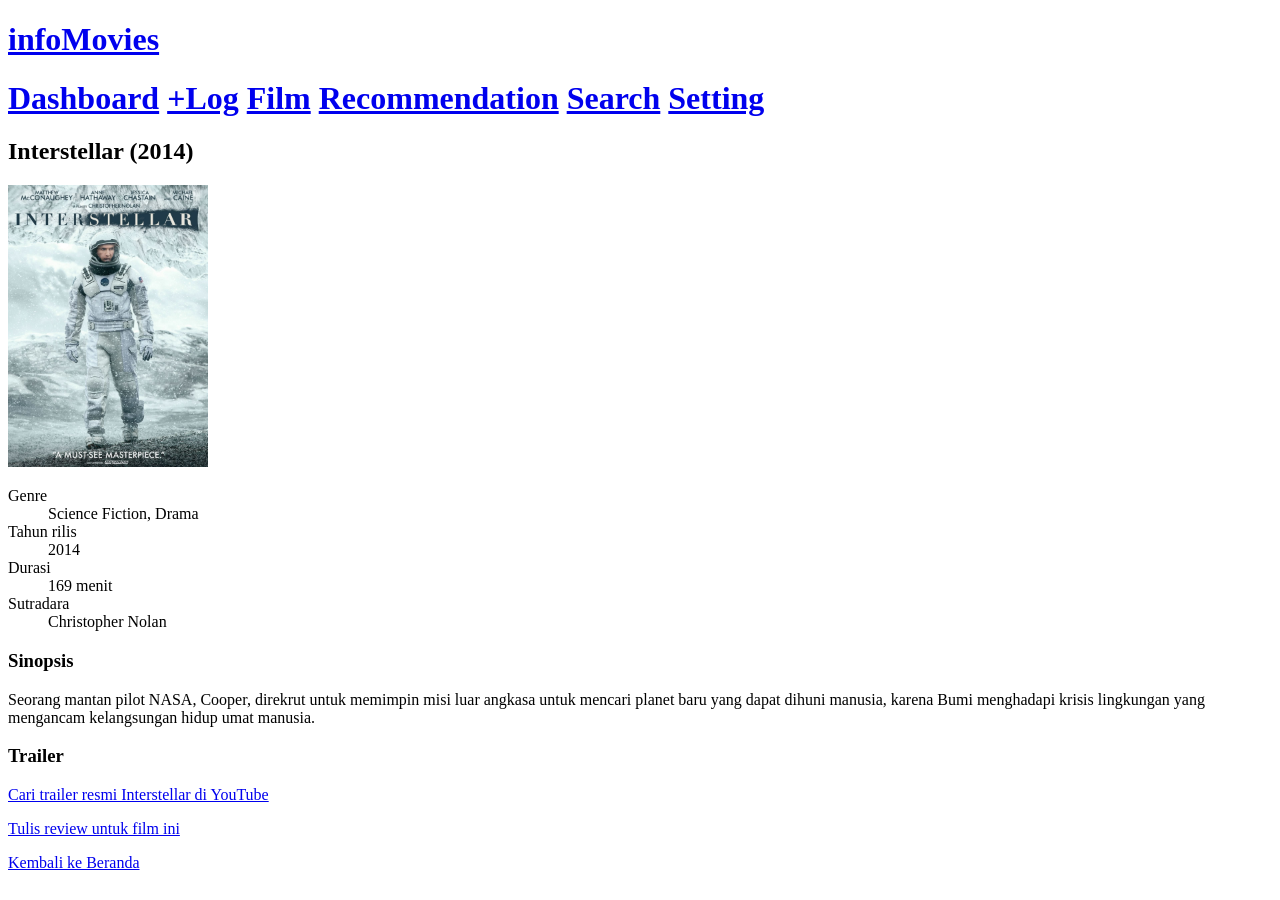
==== film.html @ 8c60e8e3 "rek.html belom bismillah" ====
<!DOCTYPE html>
<html lang="en">
<head>
    <meta charset="UTF-8">
    <meta name="viewport" content="width=device-width, initial-scale=1.0">
    <title>infoMovies</title>
    <link rel="stylesheet" href="style.css">
</head>
<body>
    <header id="mainHeader">
        <h1><a id="appBranding" href="https://github.com/zhrazh/infoMovies/tree/main">infoMovies</a><h1>
        <nav role="navigation">
            <a href="index.html">Dashboard</a>
            <a href="log.html">+Log</a>
            <a href="film.html">Film</a>
            <a href="rek.html">Recommendation</a>
            <a href="search.html">Search</a>
            <a href="setting.html">Setting</a>
        </nav>
    </header>

    <main>
        <article>
            <h2>Interstellar (2014)</h2>
            <img src="images/interstellar.jpg" alt="Interstellar Movie Poster" width="200">
            <dl>
                <dt>Genre</dt>
                <dd>Science Fiction, Drama</dd>
                <dt>Tahun rilis</dt>
                <dd>2014</dd>
                <dt>Durasi</dt>
                <dd>169 menit</dd>
                <dt>Sutradara</dt>
                <dd>Christopher Nolan</dd>
            </dl>

            <section aria-labelledy="sinopsis-heading">
                <h3 id="sinopsis-heading">Sinopsis</h3>
                <p>Seorang mantan pilot NASA, Cooper, direkrut untuk memimpin misi luar angkasa untuk mencari planet baru yang dapat dihuni manusia, karena Bumi menghadapi krisis lingkungan yang mengancam kelangsungan hidup umat manusia.</p>
            </section>

            <section aria-labelledy="trailer-heading">
                <h3 id="trailer-heading">Trailer</h3>
                <p><a href="https://www.youtube.com/results?search_query=Interstellar+official+trailer" target="_blank" rel="noopener noreferrer">Cari trailer resmi Interstellar di YouTube</a></p>
            </section>

            <p><a href="log.html">Tulis review untuk film ini</a></p>
        </article>
    </main>

    <footer>
        <p><a href="index.html">Kembali ke Beranda</a></p>
    </footer>
</body>
</html>
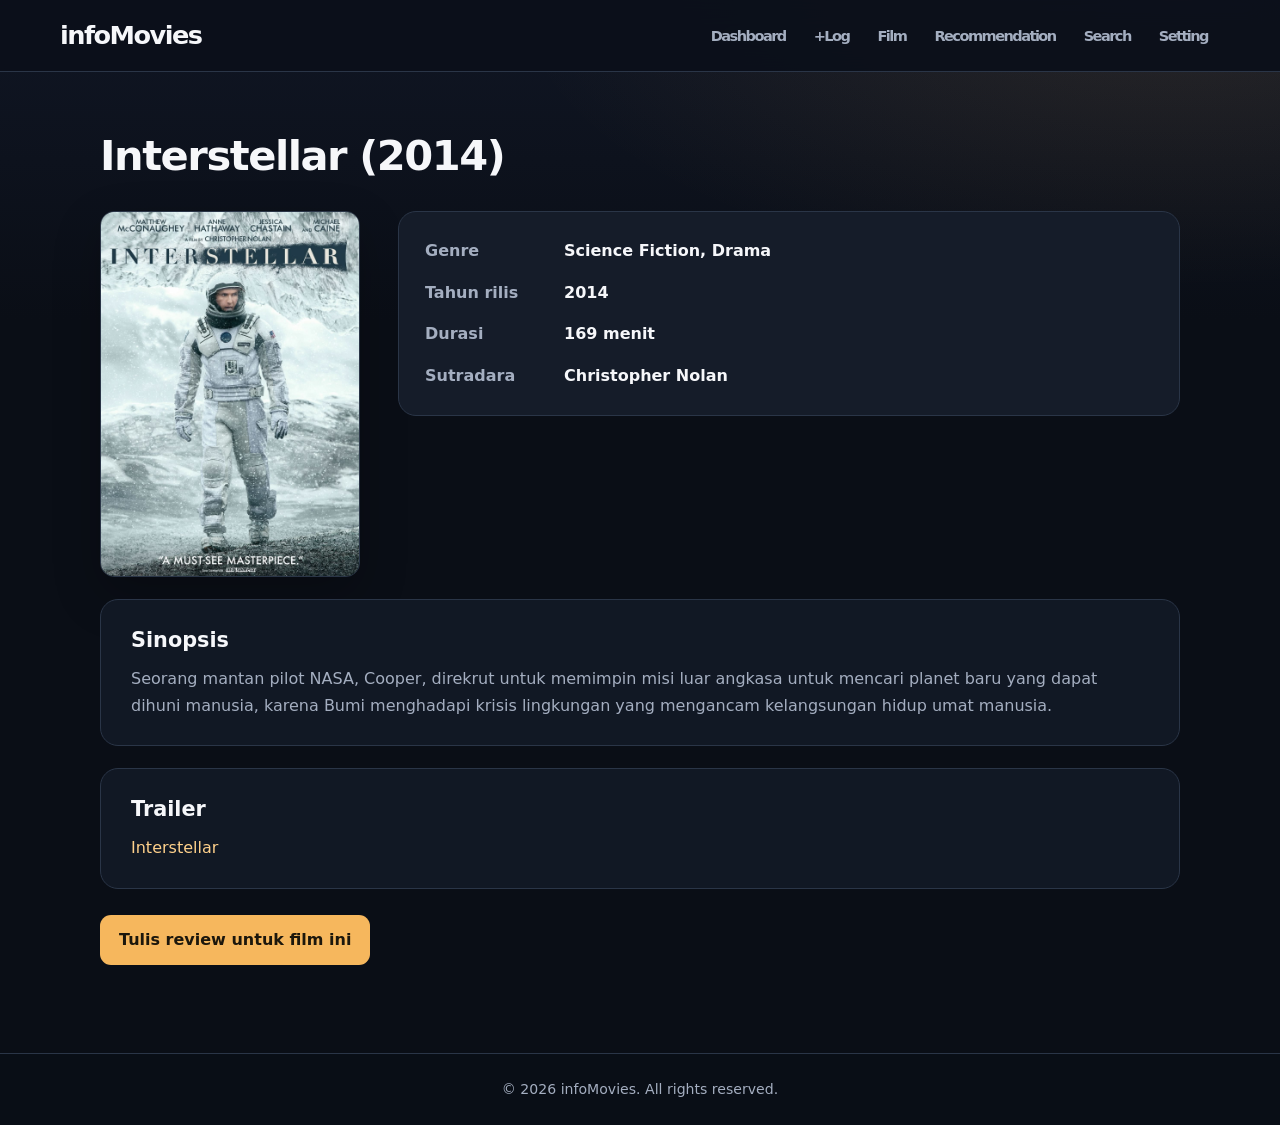
==== commit f0129220: "css selesai uhuy" ====
--- a/film.html
+++ b/film.html
@@ -4,7 +4,7 @@
     <meta charset="UTF-8">
     <meta name="viewport" content="width=device-width, initial-scale=1.0">
     <title>infoMovies</title>
-    <link rel="stylesheet" href="style.css">
+    <link rel="stylesheet" href="infoMovies.css">
 </head>
 <body>
     <header id="mainHeader">
@@ -41,7 +41,7 @@
 
             <section aria-labelledy="trailer-heading">
                 <h3 id="trailer-heading">Trailer</h3>
-                <p><a href="https://www.youtube.com/results?search_query=Interstellar+official+trailer" target="_blank" rel="noopener noreferrer">Cari trailer resmi Interstellar di YouTube</a></p>
+                <p><a href="https://youtu.be/zSWdZVtXT7E?si=fY_g_SLVRTDjlBg-" target="_blank" rel="noopener noreferrer">Interstellar</a></p>
             </section>
 
             <p><a href="log.html">Tulis review untuk film ini</a></p>
@@ -49,7 +49,7 @@
     </main>
 
     <footer>
-        <p><a href="index.html">Kembali ke Beranda</a></p>
+        <p>&copy; 2026 infoMovies. All rights reserved.</p>
     </footer>
 </body>
 </html>
--- a/infoMovies.css
+++ b/infoMovies.css
@@ -0,0 +1,799 @@
+/* =========================================================
+   infoMovies | Shared Stylesheet
+   Dipakai oleh: index, film, log, rek, search, setting
+   ========================================================= */
+
+:root {
+    color-scheme: dark;
+    --bg: #0a0e16;
+    --surface: #151c29;
+    --surface-hover: #1d2939;
+    --surface-soft: #111824;
+    --text: #f6f7fa;
+    --muted: #a4aec0;
+    --accent: #f6b75d;
+    --accent-light: #ffd18b;
+    --border: #2a3547;
+    --radius: 18px;
+    --shadow: 0 18px 48px rgba(0, 0, 0, 0.22);
+}
+
+* { box-sizing: border-box; }
+
+html { scroll-behavior: smooth; }
+
+body {
+    margin: 0;
+    min-height: 100vh;
+    display: flex;
+    flex-direction: column;
+    font-family: "Segoe UI", Inter, system-ui, -apple-system, sans-serif;
+    font-size: 16px;
+    line-height: 1.65;
+    color: var(--text);
+    background:
+        radial-gradient(ellipse 65% 32% at 92% 0%, rgba(246, 183, 93, 0.11), transparent 80%),
+        linear-gradient(180deg, #101624 0%, var(--bg) 320px);
+}
+
+a { color: var(--accent-light); text-decoration: none; transition: color .2s ease; }
+a:hover { color: #fff; }
+a:focus-visible, button:focus-visible, input:focus-visible,
+select:focus-visible, textarea:focus-visible {
+    outline: 3px solid var(--accent);
+    outline-offset: 3px;
+}
+
+img { max-width: 100%; height: auto; display: block; }
+h1, h2, h3, p { margin-top: 0; }
+h2 { font-size: clamp(1.9rem, 3.5vw, 2.6rem); line-height: 1.25; letter-spacing: -0.035em; }
+h3 { font-size: 1.3rem; line-height: 1.35; }
+p { color: var(--muted); }
+
+/* Navigasi utama */
+#mainHeader {
+    position: sticky;
+    top: 0;
+    z-index: 20;
+    display: flex;
+    align-items: center;
+    justify-content: space-between;
+    gap: 22px;
+    width: 100%;
+    padding: 18px max(26px, calc((100vw - 1160px) / 2));
+    background: rgba(11, 16, 26, 0.93);
+    border-bottom: 1px solid var(--border);
+    backdrop-filter: blur(14px);
+    -webkit-backdrop-filter: blur(14px);
+}
+
+#mainHeader h1 { font-size: 1.6rem; line-height: 1.2; margin: 0; white-space: nowrap; letter-spacing: -0.06em; }
+#appBranding { color: var(--text); font-weight: 800; }
+#appBranding::first-letter { color: var(--accent); }
+#appBranding:hover { color: var(--accent-light); }
+#mainHeader nav[role="navigation"] { display: flex; flex-wrap: wrap; align-items: center; gap: 4px; }
+#mainHeader nav a {
+    display: inline-flex;
+    align-items: center;
+    padding: 9px 12px;
+    border-radius: 10px;
+    color: var(--muted);
+    font-size: 0.91rem;
+    font-weight: 600;
+    line-height: 1.2;
+    white-space: nowrap;
+    transition: background .2s ease, color .2s ease;
+}
+#mainHeader nav a:hover, #mainHeader nav a[aria-current="page"] {
+    background: rgba(246, 183, 93, 0.12);
+    color: var(--accent-light);
+}
+
+/* Container halaman */
+main {
+    flex: 1;
+    width: min(100% - 52px, 1080px);
+    margin-inline: auto;
+    padding: 58px 0 88px;
+}
+main > h2 { margin-bottom: 25px; }
+footer {
+    margin-top: auto;
+    padding: 24px 20px;
+    border-top: 1px solid var(--border);
+    background: rgba(9, 14, 22, 0.6);
+    text-align: center;
+}
+footer p { margin: 0; font-size: .88rem; }
+
+/* Dashboard: kartu poster film */
+#dashboard {
+    display: grid;
+    grid-template-columns: repeat(2, minmax(0, 1fr));
+    gap: 22px;
+}
+#dashboard > h2, #dashboard > p { grid-column: 1 / -1; }
+#dashboard > h2 { margin: 0; }
+#dashboard > p { max-width: 720px; margin: -12px 0 20px; font-size: 1.04rem; }
+#dashboard > article { min-width: 0; }
+#dashboard > article > a {
+    min-height: 250px;
+    display: flex;
+    align-items: center;
+    gap: 23px;
+    height: 100%;
+    padding: 15px;
+    background: var(--surface);
+    border: 1px solid var(--border);
+    border-radius: var(--radius);
+    box-shadow: var(--shadow);
+    color: var(--text);
+    transition: transform .2s ease, border-color .2s ease, background .2s ease;
+}
+#dashboard > article > a:hover {
+    transform: translateY(-5px);
+    background: var(--surface-hover);
+    border-color: rgba(246, 183, 93, .5);
+}
+#dashboard article img {
+    flex: 0 0 42%;
+    width: 42%;
+    height: 222px;
+    border-radius: 11px;
+    object-fit: cover;
+    object-position: center;
+}
+#dashboard article h3 {
+    min-width: 0;
+    margin: 0;
+    font-size: clamp(1.16rem, 2.1vw, 1.55rem);
+    overflow-wrap: anywhere;
+}
+#dashboard article h3::after {
+    content: "Lihat detail film  →";
+    display: block;
+    margin-top: 19px;
+    font-size: .8rem;
+    font-weight: 700;
+    letter-spacing: .01em;
+    color: var(--accent);
+}
+#dashboard > hr { display: none; }
+
+/* Detail film (film.html) */
+main > article {
+    display: grid;
+    grid-template-columns: minmax(190px, 260px) minmax(0, 1fr);
+    gap: 22px 38px;
+    align-items: start;
+}
+main > article > h2 { grid-column: 1 / -1; margin: 0 0 7px; }
+main > article > img {
+    width: 100%;
+    height: auto;
+    border-radius: 14px;
+    border: 1px solid var(--border);
+    box-shadow: var(--shadow);
+}
+main > article > dl {
+    display: grid;
+    grid-template-columns: 125px minmax(0, 1fr);
+    column-gap: 14px;
+    row-gap: 15px;
+    margin: 0;
+    padding: 26px;
+    background: var(--surface);
+    border: 1px solid var(--border);
+    border-radius: var(--radius);
+}
+main > article dt { color: var(--muted); font-weight: 600; }
+main > article dd { margin: 0; font-weight: 600; }
+main > article > section {
+    grid-column: 1 / -1;
+    padding: 26px 30px;
+    background: var(--surface-soft);
+    border: 1px solid var(--border);
+    border-radius: var(--radius);
+}
+main > article > section h3 { margin: 0 0 12px; }
+main > article > section p { margin: 0; }
+main > article > p { grid-column: 1 / -1; margin: 4px 0 0; }
+main > article > p a {
+    display: inline-block;
+    padding: 12px 19px;
+    background: var(--accent);
+    border-radius: 11px;
+    color: #1c170c;
+    font-weight: 800;
+    transition: transform .2s ease, background .2s ease;
+}
+main > article > p a:hover { background: var(--accent-light); color: #1c170c; transform: translateY(-2px); }
+
+/* Form log, pencarian dan pengaturan */
+main > form:not(#searchForm):not(.log-form) { max-width: 800px; }
+fieldset {
+    min-width: 0;
+    margin: 0 0 24px;
+    padding: 25px 28px 28px;
+    border: 1px solid var(--border);
+    border-radius: var(--radius);
+    background: var(--surface-soft);
+}
+legend { padding: 0 11px; color: var(--accent-light); font-size: 1.1rem; font-weight: 750; }
+/* HTML aslinya memakai <br> untuk jarak; CSS yang mengatur jaraknya. */
+fieldset > br, fieldset > p > br { display: none; }
+fieldset > input[type="text"], fieldset > input[type="date"],
+fieldset > select, fieldset > textarea { margin-bottom: 21px; }
+fieldset > label[for="watchedDate"], fieldset > label[for="review"] { margin-top: 16px; }
+form label { color: #dce3ed; font-size: .93rem; }
+form label[for="movieTitle"], form label[for="director"],
+form label[for="genre"], form label[for="watchedDate"],
+form label[for="rating"], form label[for="rate"],
+form label[for="review"], form label[for="nama"],
+form label[for="username"], form label[for="email"],
+form label[for="bio"], #searchForm label {
+    display: block;
+    margin-bottom: 7px;
+    font-weight: 650;
+}
+input[type="text"], input[type="email"], input[type="date"],
+select, textarea {
+    display: block;
+    width: 100%;
+    min-height: 45px;
+    padding: 11px 14px;
+    color: var(--text);
+    background: #0c131e;
+    border: 1px solid #344053;
+    border-radius: 10px;
+    font: inherit;
+    font-size: .98rem;
+    transition: border-color .2s ease, background .2s ease;
+}
+input[type="text"]:hover, input[type="email"]:hover,
+input[type="date"]:hover, select:hover, textarea:hover { border-color: #59677a; }
+input::placeholder, textarea::placeholder { color: #8794a8; }
+textarea { min-height: 120px; resize: vertical; }
+input[type="checkbox"], input[type="radio"] {
+    width: 16px;
+    height: 16px;
+    vertical-align: middle;
+    margin: 7px 4px 7px 12px;
+    accent-color: var(--accent);
+    cursor: pointer;
+}
+input[type="checkbox"]:first-of-type, input[type="radio"]:first-of-type { margin-left: 0; }
+input[type="checkbox"] + label, input[type="radio"] + label { display: inline; cursor: pointer; white-space: nowrap; }
+button {
+    display: inline-flex;
+    align-items: center;
+    justify-content: center;
+    min-height: 45px;
+    padding: 11px 23px;
+    border: 0;
+    border-radius: 10px;
+    background: var(--accent);
+    color: #201809;
+    font: inherit;
+    font-weight: 800;
+    cursor: pointer;
+    transition: transform .2s ease, background .2s ease;
+}
+button:hover { background: var(--accent-light); transform: translateY(-2px); }
+button:active { transform: translateY(0); }
+
+/* Khusus search.html */
+#searchForm {
+    display: grid;
+    grid-template-columns: minmax(0, 1fr) auto;
+    align-items: end;
+    gap: 12px;
+    max-width: 780px;
+    padding: 25px;
+    background: var(--surface-soft);
+    border: 1px solid var(--border);
+    border-radius: var(--radius);
+}
+#searchForm label { grid-column: 1 / -1; margin-bottom: -5px; }
+#searchResults { margin-top: 24px; }
+#searchResults:empty {
+    display: grid;
+    place-items: center;
+    min-height: 180px;
+    padding: 28px;
+    border: 1px dashed var(--border);
+    border-radius: var(--radius);
+}
+#searchResults:empty::before { content: "Hasil pencarian akan muncul di sini."; color: var(--muted); text-align: center; }
+
+/* Khusus rekomendasi: menu genre dan daftar film */
+main > nav[aria-label="Daftar genre"] ul {
+    display: flex;
+    flex-wrap: wrap;
+    gap: 10px;
+    margin: 24px 0 34px;
+    padding: 0;
+    list-style: none;
+}
+main > nav[aria-label="Daftar genre"] a {
+    display: inline-block;
+    padding: 9px 18px;
+    border: 1px solid var(--border);
+    border-radius: 999px;
+    color: var(--accent-light);
+    background: var(--surface);
+    font-weight: 650;
+}
+main > nav[aria-label="Daftar genre"] a:hover { border-color: var(--accent); background: var(--surface-hover); }
+main > section:not(#dashboard):not(#searchResults) {
+    margin: 0 0 23px;
+    padding: 24px 28px;
+    background: var(--surface-soft);
+    border: 1px solid var(--border);
+    border-radius: var(--radius);
+    scroll-margin-top: 115px;
+}
+main > section:not(#dashboard):not(#searchResults) h2 { font-size: 1.55rem; margin: 0 0 18px; }
+main > section:not(#dashboard):not(#searchResults) ul { list-style: none; margin: 0; padding: 0; }
+main > section:not(#dashboard):not(#searchResults) li + li { border-top: 1px solid var(--border); }
+main > section:not(#dashboard):not(#searchResults) li a {
+    display: flex;
+    align-items: center;
+    justify-content: space-between;
+    gap: 12px;
+    padding: 13px 0;
+    color: #dfe7f1;
+}
+main > section:not(#dashboard):not(#searchResults) li a::after { content: "↗"; color: var(--accent); font-size: 1.15rem; }
+main > section:not(#dashboard):not(#searchResults) li a:hover { color: var(--accent-light); }
+
+/* Responsif: tablet dan handphone */
+@media (max-width: 900px) {
+    #mainHeader { flex-direction: column; align-items: flex-start; gap: 12px; }
+    #mainHeader nav[role="navigation"] { width: 100%; }
+    #mainHeader nav a { padding: 8px 10px; }
+    #dashboard article img { height: 205px; }
+    #dashboard > article > a { gap: 15px; }
+}
+@media (max-width: 650px) {
+    #mainHeader { position: static; padding: 18px 20px; }
+    #mainHeader h1 { font-size: 1.5rem; }
+    #mainHeader nav a { font-size: .84rem; }
+    main { width: min(100% - 32px, 1080px); padding: 34px 0 56px; }
+    #dashboard { grid-template-columns: 1fr; gap: 16px; }
+    #dashboard > p { margin: -5px 0 12px; }
+    #dashboard > article > a { min-height: 185px; padding: 12px; }
+    #dashboard article img { flex-basis: 38%; width: 38%; height: 190px; }
+    main > article { grid-template-columns: 1fr; gap: 18px; }
+    main > article > img { width: min(100%, 270px); }
+    main > article > dl { grid-template-columns: 110px minmax(0, 1fr); padding: 20px; }
+    main > article > section { padding: 20px; }
+    fieldset { padding: 20px 17px 24px; }
+    #searchForm { padding: 18px; }
+    main > section:not(#dashboard):not(#searchResults) { padding: 20px; scroll-margin-top: 16px; }
+}
+@media (max-width: 390px) {
+    #mainHeader nav a { padding: 7px 8px; }
+    #searchForm { grid-template-columns: 1fr; }
+    #searchForm button { width: 100%; }
+    #dashboard article h3 { font-size: 1.1rem; }
+}
+@media (prefers-reduced-motion: reduce) {
+    *, *::before, *::after { scroll-behavior: auto !important; transition-duration: .01ms !important; }
+}
+
+/* =============================================================
+   LOG.HTML ASLI - tanpa perubahan struktur HTML
+   Menggunakan selector dari input #movieTitle, #director, dll.
+   ============================================================= */
+main:has(> form #movieTitle) {
+    width: min(100% - 52px, 990px);
+    padding-top: 65px;
+}
+main:has(> form #movieTitle) > h2 {
+    margin: 0 0 29px;
+    font-size: clamp(2.4rem, 5vw, 3.8rem);
+    letter-spacing: -.05em;
+}
+main:has(> form #movieTitle) > h2::before {
+    content: "PERSONAL MOVIE JOURNAL";
+    display: block;
+    margin-bottom: 15px;
+    color: var(--accent);
+    font-size: .71rem;
+    font-weight: 800;
+    line-height: 1.4;
+    letter-spacing: .17em;
+}
+main > form:has(#movieTitle) { max-width: none !important; }
+main > form > fieldset:has(#movieTitle) {
+    display: grid;
+    grid-template-columns: repeat(14, minmax(0, 1fr));
+    column-gap: 14px;
+    row-gap: 11px;
+    min-width: 0;
+    margin: 0;
+    padding: 34px 36px 35px;
+    border: 1px solid #344154;
+    border-radius: 22px;
+    background:
+        radial-gradient(ellipse at 100% 0%, rgba(246,183,93,.085), transparent 62%),
+        linear-gradient(145deg, #17202f 0%, #111925 90%);
+    box-shadow: 0 24px 55px rgba(0, 0, 0, .23);
+}
+main > form > fieldset:has(#movieTitle) > legend {
+    padding: 0 13px;
+    color: var(--accent-light);
+    font-size: 1.06rem;
+    font-weight: 750;
+}
+/* <br> asli tidak dihapus dari HTML, hanya dinonaktifkan secara visual. */
+main > form > fieldset:has(#movieTitle) > br { display: none; }
+main > form > fieldset:has(#movieTitle) > label {
+    margin: 0;
+    font-size: .91rem;
+    font-weight: 650;
+    line-height: 1.4;
+    color: #e5ebf3;
+}
+main > form > fieldset:has(#movieTitle) > :is(input[type="text"], input[type="date"], select, textarea) {
+    width: 100%;
+    min-width: 0;
+    min-height: 50px;
+    margin: 0;
+    padding: 11px 14px;
+    color: var(--text);
+    background: #0c1420;
+    border: 1px solid #3c4b60;
+    border-radius: 11px;
+    font: inherit;
+    transition: border-color .2s ease, background .2s ease;
+}
+main > form > fieldset:has(#movieTitle) > :is(input[type="text"], input[type="date"], select, textarea):hover {
+    border-color: #718099;
+}
+main > form > fieldset:has(#movieTitle) > :is(input[type="text"], input[type="date"], select, textarea):focus {
+    border-color: var(--accent);
+}
+
+/* Baris pertama: judul film dan sutradara */
+main > form > fieldset:has(#movieTitle) > label[for="movieTitle"] { grid-area: 1 / 1 / 2 / 8; }
+main > form > fieldset:has(#movieTitle) > #movieTitle { grid-area: 2 / 1 / 3 / 8; }
+main > form > fieldset:has(#movieTitle) > label[for="director"] { grid-area: 1 / 8 / 2 / 15; }
+main > form > fieldset:has(#movieTitle) > #director { grid-area: 2 / 8 / 3 / 15; }
+
+/* Pilihan genre: checkbox asli + label yang langsung bersebelahan */
+main > form > fieldset:has(#movieTitle) > label[for="genre"] {
+    grid-area: 3 / 1 / 4 / -1;
+    padding-top: 22px;
+    margin-top: 9px;
+    border-top: 1px solid var(--border);
+}
+main > form > fieldset:has(#movieTitle) > input[name="genre_input"],
+main > form > fieldset:has(#movieTitle) > input[name="rate"] {
+    position: absolute;
+    width: 1px;
+    height: 1px;
+    margin: 0;
+    padding: 0;
+    opacity: 0;
+    overflow: hidden;
+}
+main > form > fieldset:has(#movieTitle) > input[name="genre_input"] + label {
+    display: flex;
+    justify-content: center;
+    align-items: center;
+    gap: 7px;
+    min-width: 0;
+    min-height: 43px;
+    padding: 9px 7px;
+    border: 1px solid #425168;
+    border-radius: 10px;
+    background: #1b2636;
+    color: #dce4ee;
+    cursor: pointer;
+    text-align: center;
+    font-size: .83rem;
+    transition: background .2s ease, border-color .2s ease, color .2s ease;
+}
+main > form > fieldset:has(#movieTitle) > input[name="genre_input"] + label::before {
+    content: "+";
+    color: var(--accent);
+    font-size: 1.05rem;
+    font-weight: 500;
+}
+main > form > fieldset:has(#movieTitle) > input[name="genre_input"]:checked + label,
+main > form > fieldset:has(#movieTitle) > input[name="rate"]:checked + label {
+    background: var(--accent);
+    color: #221909;
+    border-color: var(--accent);
+    font-weight: 800;
+}
+main > form > fieldset:has(#movieTitle) > input[name="genre_input"]:checked + label::before {
+    content: "✓";
+    color: #221909;
+}
+main > form > fieldset:has(#movieTitle) > input[name="genre_input"]:focus-visible + label,
+main > form > fieldset:has(#movieTitle) > input[name="rate"]:focus-visible + label {
+    outline: 3px solid var(--accent);
+    outline-offset: 3px;
+}
+main > form > fieldset:has(#movieTitle) > input[name="genre_input"] + label:hover,
+main > form > fieldset:has(#movieTitle) > input[name="rate"] + label:hover {
+    border-color: var(--accent);
+    background: #2b3541;
+}
+main > form > fieldset:has(#movieTitle) > input[name="genre_input"]:checked + label:hover,
+main > form > fieldset:has(#movieTitle) > input[name="rate"]:checked + label:hover {
+    background: var(--accent-light);
+    color: #221909;
+}
+main > form > fieldset:has(#movieTitle) > label[for="action"] { grid-area: 4 / 1 / 5 / 3; }
+main > form > fieldset:has(#movieTitle) > label[for="comedy"] { grid-area: 4 / 3 / 5 / 5; }
+main > form > fieldset:has(#movieTitle) > label[for="drama"] { grid-area: 4 / 5 / 5 / 7; }
+main > form > fieldset:has(#movieTitle) > label[for="horror"] { grid-area: 4 / 7 / 5 / 9; }
+main > form > fieldset:has(#movieTitle) > label[for="romance"] { grid-area: 4 / 9 / 5 / 11; }
+main > form > fieldset:has(#movieTitle) > label[for="sci-fi"] { grid-area: 4 / 11 / 5 / 13; }
+main > form > fieldset:has(#movieTitle) > label[for="thriller"] { grid-area: 4 / 13 / 5 / 15; }
+
+/* Waktu menonton dan klasifikasi rating */
+main > form > fieldset:has(#movieTitle) > label[for="watchedDate"] { grid-area: 5 / 1 / 6 / 8; margin-top: 17px; }
+main > form > fieldset:has(#movieTitle) > #watchedDate { grid-area: 6 / 1 / 7 / 8; }
+main > form > fieldset:has(#movieTitle) > label[for="rating"] { grid-area: 5 / 8 / 6 / 15; margin-top: 17px; }
+main > form > fieldset:has(#movieTitle) > #rating { grid-area: 6 / 8 / 7 / 15; }
+
+/* Penilaian film 1-5 memakai input radio bawaan HTML */
+main > form > fieldset:has(#movieTitle) > label[for="rate"] {
+    grid-area: 7 / 1 / 8 / -1;
+    padding-top: 19px;
+    margin-top: 12px;
+    border-top: 1px solid var(--border);
+}
+main > form > fieldset:has(#movieTitle) > input[name="rate"] + label {
+    display: flex;
+    align-items: center;
+    justify-content: center;
+    min-height: 53px;
+    padding: 10px;
+    background: #1b2636;
+    border: 1px solid #425168;
+    border-radius: 11px;
+    font-size: 1.05rem;
+    font-weight: 800;
+    cursor: pointer;
+    transition: background .2s ease, border-color .2s ease;
+}
+main > form > fieldset:has(#movieTitle) > label[for="1"] { grid-area: 8 / 1 / 9 / 3; }
+main > form > fieldset:has(#movieTitle) > label[for="2"] { grid-area: 8 / 3 / 9 / 5; }
+main > form > fieldset:has(#movieTitle) > label[for="3"] { grid-area: 8 / 5 / 9 / 7; }
+main > form > fieldset:has(#movieTitle) > label[for="4"] { grid-area: 8 / 7 / 9 / 9; }
+main > form > fieldset:has(#movieTitle) > label[for="5"] { grid-area: 8 / 9 / 9 / 11; }
+
+/* Review dan tombol */
+main > form > fieldset:has(#movieTitle) > label[for="review"] { grid-area: 9 / 1 / 10 / -1; margin-top: 18px; }
+main > form > fieldset:has(#movieTitle) > #review { grid-area: 10 / 1 / 11 / -1; min-height: 130px; resize: vertical; }
+main > form > fieldset:has(#movieTitle) > button {
+    grid-area: 11 / 1 / 12 / -1;
+    justify-self: end;
+    margin-top: 21px;
+    min-width: 180px;
+    min-height: 51px;
+    box-shadow: 0 10px 27px rgba(246, 183, 93, .13);
+}
+
+/* =============================================================
+   REK.HTML ASLI - nav[aria-label="Daftar genre"] & section ids
+   Tidak menambah class pada HTML.
+   ============================================================= */
+main:has(> #action):has(> #adventure):has(> nav[aria-label="Daftar genre"]) {
+    width: min(100% - 52px, 1160px);
+    display: grid;
+    grid-template-columns: repeat(3, minmax(0, 1fr));
+    align-content: start;
+    align-items: stretch;
+    gap: 22px;
+    padding-top: 63px;
+}
+main:has(> #action):has(> #adventure):has(> nav[aria-label="Daftar genre"]) > p {
+    grid-column: 1 / -1;
+    position: relative;
+    max-width: none;
+    margin: 0;
+    padding: 53px 35px 37px;
+    border: 1px solid #344154;
+    border-radius: 21px;
+    background:
+        radial-gradient(ellipse 48% 150% at 100% 0%, rgba(246, 183, 93, .13), transparent 85%),
+        linear-gradient(135deg, #1a2636, #111925);
+    color: #e0e7f1;
+    font-size: clamp(1rem, 1.5vw, 1.15rem);
+    line-height: 1.65;
+}
+main:has(> #action):has(> #adventure):has(> nav[aria-label="Daftar genre"]) > p::before {
+    content: "EXPLORE YOUR NEXT FAVORITE";
+    display: block;
+    margin: 0 0 16px;
+    color: var(--accent);
+    font-size: .72rem;
+    font-weight: 850;
+    letter-spacing: .16em;
+}
+main:has(> #action):has(> #adventure):has(> nav[aria-label="Daftar genre"]) > nav[aria-label="Daftar genre"] {
+    grid-column: 1 / -1;
+    padding: 16px 19px;
+    border: 1px solid var(--border);
+    border-radius: 15px;
+    background: #121b29;
+}
+main:has(> #action):has(> #adventure):has(> nav[aria-label="Daftar genre"]) > nav[aria-label="Daftar genre"] ul {
+    display: flex;
+    align-items: center;
+    flex-wrap: wrap;
+    gap: 10px;
+    margin: 0;
+    padding: 0;
+    list-style: none;
+}
+main:has(> #action):has(> #adventure):has(> nav[aria-label="Daftar genre"]) > nav[aria-label="Daftar genre"] a {
+    display: inline-flex;
+    justify-content: center;
+    align-items: center;
+    min-height: 41px;
+    padding: 9px 20px;
+    border: 1px solid #40506a;
+    border-radius: 10px;
+    background: #202b3b;
+    color: #f2f5f8;
+    font-weight: 700;
+    font-size: .91rem;
+    transition: background .2s ease, border-color .2s ease;
+}
+main:has(> #action):has(> #adventure):has(> nav[aria-label="Daftar genre"]) > nav[aria-label="Daftar genre"] a:hover,
+main:has(> #action):has(> #adventure):has(> nav[aria-label="Daftar genre"]) > nav[aria-label="Daftar genre"] a:focus-visible {
+    border-color: var(--accent);
+    color: #231b0d;
+    background: var(--accent);
+}
+
+/* Kartu-kartu dibuat langsung dari section #action, #adventure, #comedy */
+main:has(> #action):has(> #adventure):has(> nav[aria-label="Daftar genre"]) > section {
+    display: flex;
+    flex-direction: column;
+    min-width: 0;
+    min-height: 365px;
+    margin: 0;
+    padding: 0;
+    overflow: hidden;
+    border: 1px solid #344154;
+    border-radius: 18px;
+    background: #17202f;
+    box-shadow: 0 18px 34px rgba(0, 0, 0, .15);
+    scroll-margin-top: 120px;
+    transition: transform .2s ease, border-color .2s ease, box-shadow .2s ease;
+}
+main:has(> #action):has(> #adventure):has(> nav[aria-label="Daftar genre"]) > section:hover {
+    transform: translateY(-5px);
+    border-color: #657084;
+    box-shadow: 0 28px 44px rgba(0, 0, 0, .23);
+}
+main:has(> #action):has(> #adventure):has(> nav[aria-label="Daftar genre"]) > section::before {
+    content: "CURATED SELECTION  /  03 FILMS";
+    padding: 24px 23px 0;
+    background: linear-gradient(130deg, #4b2a32, #272031);
+    color: rgba(255,255,255,.7);
+    font-size: .68rem;
+    font-weight: 850;
+    letter-spacing: .11em;
+}
+main:has(> #action):has(> #adventure):has(> nav[aria-label="Daftar genre"]) > #adventure::before {
+    background: linear-gradient(130deg, #184a53, #18303e);
+}
+main:has(> #action):has(> #adventure):has(> nav[aria-label="Daftar genre"]) > #comedy::before {
+    background: linear-gradient(130deg, #65503a, #353036);
+}
+main:has(> #action):has(> #adventure):has(> nav[aria-label="Daftar genre"]) > section h2 {
+    display: block;
+    width: 100%;
+    margin: 0;
+    padding: 14px 23px 35px;
+    background: linear-gradient(130deg, #4b2a32, #272031);
+    color: #fff;
+    font-size: clamp(1.75rem, 2.4vw, 2.3rem);
+    letter-spacing: -.035em;
+}
+main:has(> #action):has(> #adventure):has(> nav[aria-label="Daftar genre"]) > #adventure h2 {
+    background: linear-gradient(130deg, #184a53, #18303e);
+}
+main:has(> #action):has(> #adventure):has(> nav[aria-label="Daftar genre"]) > #comedy h2 {
+    background: linear-gradient(130deg, #65503a, #353036);
+}
+main:has(> #action):has(> #adventure):has(> nav[aria-label="Daftar genre"]) > section ul {
+    display: flex;
+    flex-direction: column;
+    flex: 1;
+    margin: 0;
+    padding: 10px 21px 21px;
+    list-style: none;
+    counter-reset: movie-number;
+}
+main:has(> #action):has(> #adventure):has(> nav[aria-label="Daftar genre"]) > section li {
+    min-width: 0;
+    counter-increment: movie-number;
+}
+main:has(> #action):has(> #adventure):has(> nav[aria-label="Daftar genre"]) > section li + li {
+    border-top: 1px solid var(--border);
+}
+main:has(> #action):has(> #adventure):has(> nav[aria-label="Daftar genre"]) > section li a {
+    display: flex;
+    align-items: center;
+    gap: 12px;
+    min-height: 77px;
+    padding: 12px 0;
+    color: #e8eef7;
+    font-size: .93rem;
+    font-weight: 650;
+    line-height: 1.4;
+    overflow-wrap: anywhere;
+    transition: color .2s ease;
+}
+main:has(> #action):has(> #adventure):has(> nav[aria-label="Daftar genre"]) > section li a::before {
+    content: counter(movie-number, decimal-leading-zero);
+    flex-shrink: 0;
+    color: #8796ac;
+    font-size: .78rem;
+    font-weight: 850;
+    letter-spacing: .04em;
+}
+main:has(> #action):has(> #adventure):has(> nav[aria-label="Daftar genre"]) > section li a::after {
+    content: "↗";
+    margin-left: auto;
+    color: var(--accent);
+    font-size: 1.15rem;
+}
+main:has(> #action):has(> #adventure):has(> nav[aria-label="Daftar genre"]) > section li a:hover { color: var(--accent-light); }
+
+/* Responsive rules for the ORIGINAL HTML */
+@media (max-width: 990px) {
+    main:has(> #action):has(> #adventure):has(> nav[aria-label="Daftar genre"]) { grid-template-columns: repeat(2, minmax(0, 1fr)); }
+}
+@media (max-width: 760px) {
+    main:has(> form #movieTitle) { width: min(100% - 32px, 990px); padding-top: 39px; }
+    main:has(> form #movieTitle) > h2 { font-size: clamp(2rem, 6vw, 3.1rem); }
+    main > form > fieldset:has(#movieTitle) {
+        grid-template-columns: repeat(6, minmax(0, 1fr));
+        gap: 11px;
+        padding: 24px 20px 28px;
+    }
+    /* Reset desktop grid placement but preserve display order. */
+    main > form > fieldset:has(#movieTitle) > label:not([for="action"]):not([for="comedy"]):not([for="drama"]):not([for="horror"]):not([for="romance"]):not([for="sci-fi"]):not([for="thriller"]):not([for="1"]):not([for="2"]):not([for="3"]):not([for="4"]):not([for="5"]),
+    main > form > fieldset:has(#movieTitle) > :is(input[type="text"], input[type="date"], select, textarea, button) {
+        grid-row: auto !important;
+        grid-column: 1 / -1 !important;
+        margin-top: 0;
+    }
+    main > form > fieldset:has(#movieTitle) > label[for="genre"],
+    main > form > fieldset:has(#movieTitle) > label[for="rate"] { margin-top: 12px; padding-top: 20px; }
+    main > form > fieldset:has(#movieTitle) > input[name="genre_input"] + label,
+    main > form > fieldset:has(#movieTitle) > input[name="rate"] + label {
+        grid-area: auto;
+        grid-column: span 2;
+    }
+    main > form > fieldset:has(#movieTitle) > label[for="review"] { margin-top: 9px !important; }
+    main > form > fieldset:has(#movieTitle) > button { width: 100%; margin-top: 15px; }
+    main:has(> #action):has(> #adventure):has(> nav[aria-label="Daftar genre"]) {
+        width: min(100% - 32px, 1160px);
+        padding-top: 36px;
+    }
+}
+@media (max-width: 660px) {
+    main:has(> #action):has(> #adventure):has(> nav[aria-label="Daftar genre"]) { grid-template-columns: 1fr; gap: 16px; }
+    main:has(> #action):has(> #adventure):has(> nav[aria-label="Daftar genre"]) > p { padding: 38px 21px 26px; }
+    main:has(> #action):has(> #adventure):has(> nav[aria-label="Daftar genre"]) > nav[aria-label="Daftar genre"] { padding: 15px; }
+    main:has(> #action):has(> #adventure):has(> nav[aria-label="Daftar genre"]) > section { min-height: 0; scroll-margin-top: 16px; }
+}
+@media (max-width: 470px) {
+    main > form > fieldset:has(#movieTitle) { grid-template-columns: repeat(4, minmax(0, 1fr)); padding: 22px 16px 24px; }
+    main > form > fieldset:has(#movieTitle) > input[name="genre_input"] + label,
+    main > form > fieldset:has(#movieTitle) > input[name="rate"] + label { grid-column: span 2; }
+    main > form > fieldset:has(#movieTitle) > input[name="genre_input"] + label { font-size: .85rem; }
+}
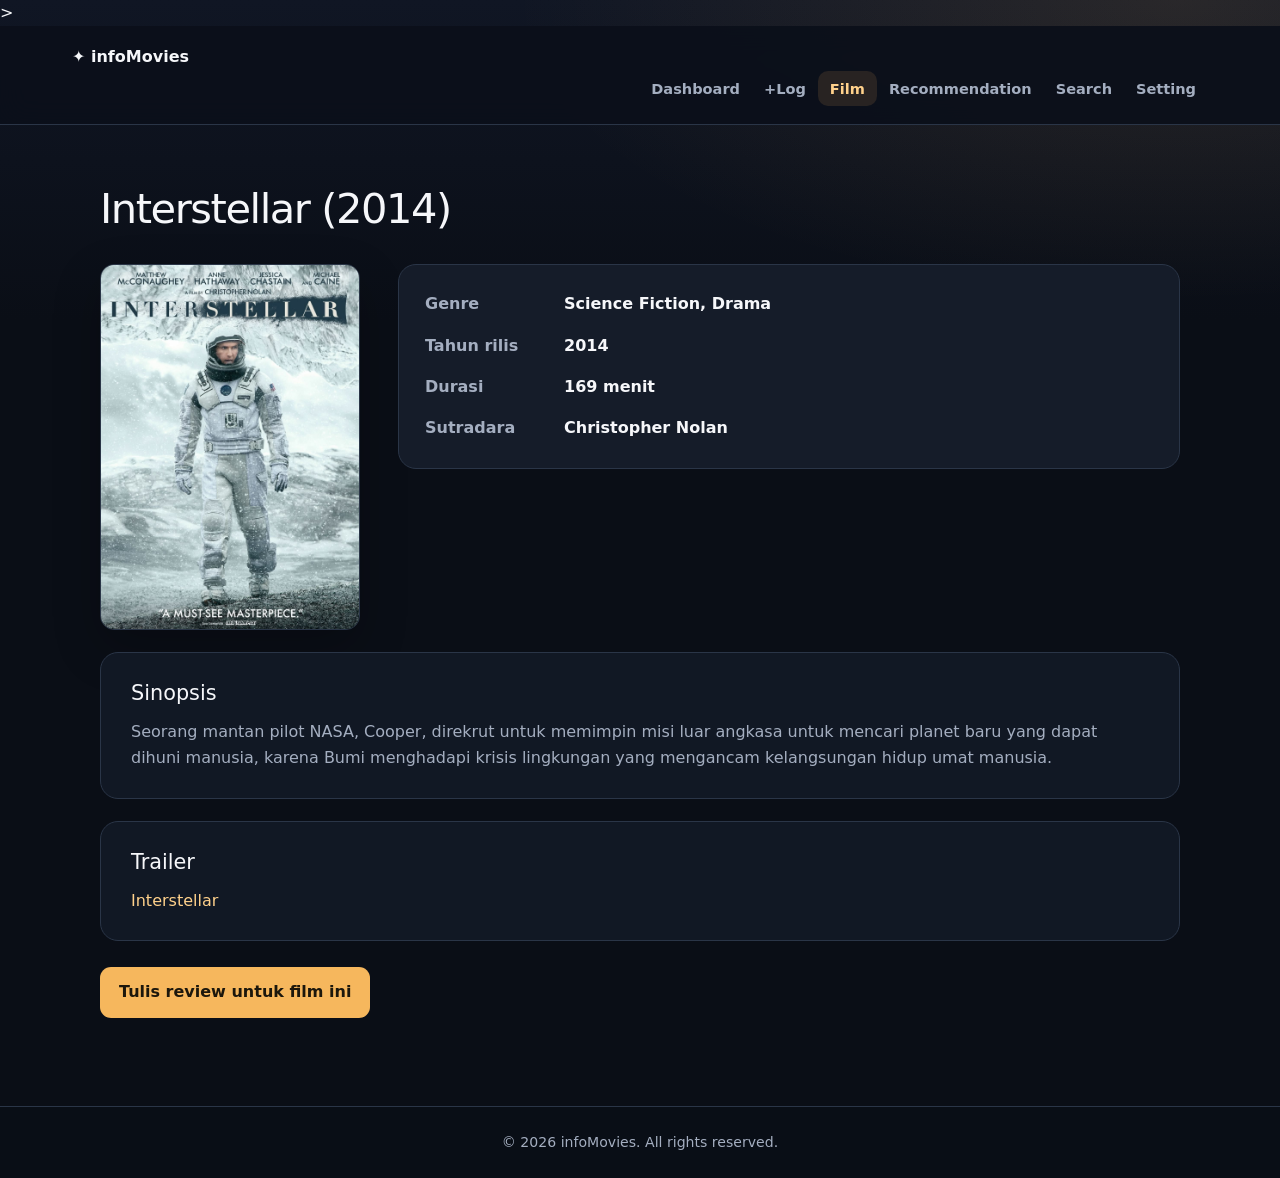
==== commit 7dcb4a00: "tambah bootstrap di page film" ====
--- a/film.html
+++ b/film.html
@@ -1,28 +1,42 @@
 <!DOCTYPE html>
 <html lang="en">
+
 <head>
     <meta charset="UTF-8">
     <meta name="viewport" content="width=device-width, initial-scale=1.0">
     <title>infoMovies</title>
+    <link href="https://cdn.jsdelivr.net/npm/bootstrap@5.3.3/dist/css/bootstrap.min.css" rel="stylesheet">>
     <link rel="stylesheet" href="infoMovies.css">
 </head>
+
 <body>
-    <header id="mainHeader">
-        <h1><a id="appBranding" href="https://github.com/zhrazh/infoMovies/tree/main">infoMovies</a><h1>
-        <nav role="navigation">
-            <a href="index.html">Dashboard</a>
-            <a href="log.html">+Log</a>
-            <a href="film.html">Film</a>
-            <a href="rek.html">Recommendation</a>
-            <a href="search.html">Search</a>
-            <a href="setting.html">Setting</a>
-        </nav>
+    <header id="mainHeader" class="navbar-expand-lg navbar-dark">
+        <div class="container-fluid">
+            <a id="appBranding" class="navbar-brand" href="https://github.com/zhrazh/infoMovies/main">
+                <span class="brand-mark" aria-hidden="true">✦</span>
+                <span>infoMovies</span>
+            </a>
+            <button class="navbar-toggler" type="button" data-bs-toggle="collapse" data-bs-target="#mainNavbar"
+                aria-controls="mainNavbar" aria-expanded="false" aria-label="Buka navigasi">
+                <span class="navbar-toggler-icon"></span>
+            </button>
+            <div class="navbar-collapse" id="mainNavbar">
+                <nav class="navbar-nav ms-auto" aria-label="Navigasi utama">
+                    <a class="nav-link" href="index.html">Dashboard</a>
+                    <a class="nav-link" href="log.html">+Log</a>
+                    <a class="nav-link active" href="film.html" aria-current="page">Film</a>
+                    <a class="nav-link" href="rek.html">Recommendation</a>
+                    <a class="nav-link" href="search.html">Search</a>
+                    <a class="nav-link" href="setting.html">Setting</a>
+                </nav>
+            </div>
+        </div>
     </header>
 
     <main>
         <article>
             <h2>Interstellar (2014)</h2>
-            <img src="images/interstellar.jpg" alt="Interstellar Movie Poster" width="200">
+            <img class="img-fluid" src="images/interstellar.jpg" alt="Interstellar Movie Poster" width="200">
             <dl>
                 <dt>Genre</dt>
                 <dd>Science Fiction, Drama</dd>
@@ -34,22 +48,27 @@
                 <dd>Christopher Nolan</dd>
             </dl>
 
-            <section aria-labelledy="sinopsis-heading">
+            <section aria-labelledyby="sinopsis-heading">
                 <h3 id="sinopsis-heading">Sinopsis</h3>
-                <p>Seorang mantan pilot NASA, Cooper, direkrut untuk memimpin misi luar angkasa untuk mencari planet baru yang dapat dihuni manusia, karena Bumi menghadapi krisis lingkungan yang mengancam kelangsungan hidup umat manusia.</p>
+                <p>Seorang mantan pilot NASA, Cooper, direkrut untuk memimpin misi luar angkasa untuk mencari planet
+                    baru yang dapat dihuni manusia, karena Bumi menghadapi krisis lingkungan yang mengancam kelangsungan
+                    hidup umat manusia.</p>
             </section>
 
-            <section aria-labelledy="trailer-heading">
+            <section aria-labelledyby="trailer-heading">
                 <h3 id="trailer-heading">Trailer</h3>
-                <p><a href="https://youtu.be/zSWdZVtXT7E?si=fY_g_SLVRTDjlBg-" target="_blank" rel="noopener noreferrer">Interstellar</a></p>
+                <p><a href="https://youtu.be/zSWdZVtXT7E?si=fY_g_SLVRTDjlBg-" target="_blank"
+                        rel="noopener noreferrer">Interstellar</a></p>
             </section>
 
-            <p><a href="log.html">Tulis review untuk film ini</a></p>
+            <p><a class="btn-warning" href="log.html">Tulis review untuk film ini</a></p>
         </article>
     </main>
 
     <footer>
         <p>&copy; 2026 infoMovies. All rights reserved.</p>
     </footer>
+    <script src="https://cdn.jsdelivr.net/npm/bootstrap@5.3.3/dist/js/bootstrap.bundle.min.js"></script>
 </body>
+
 </html>
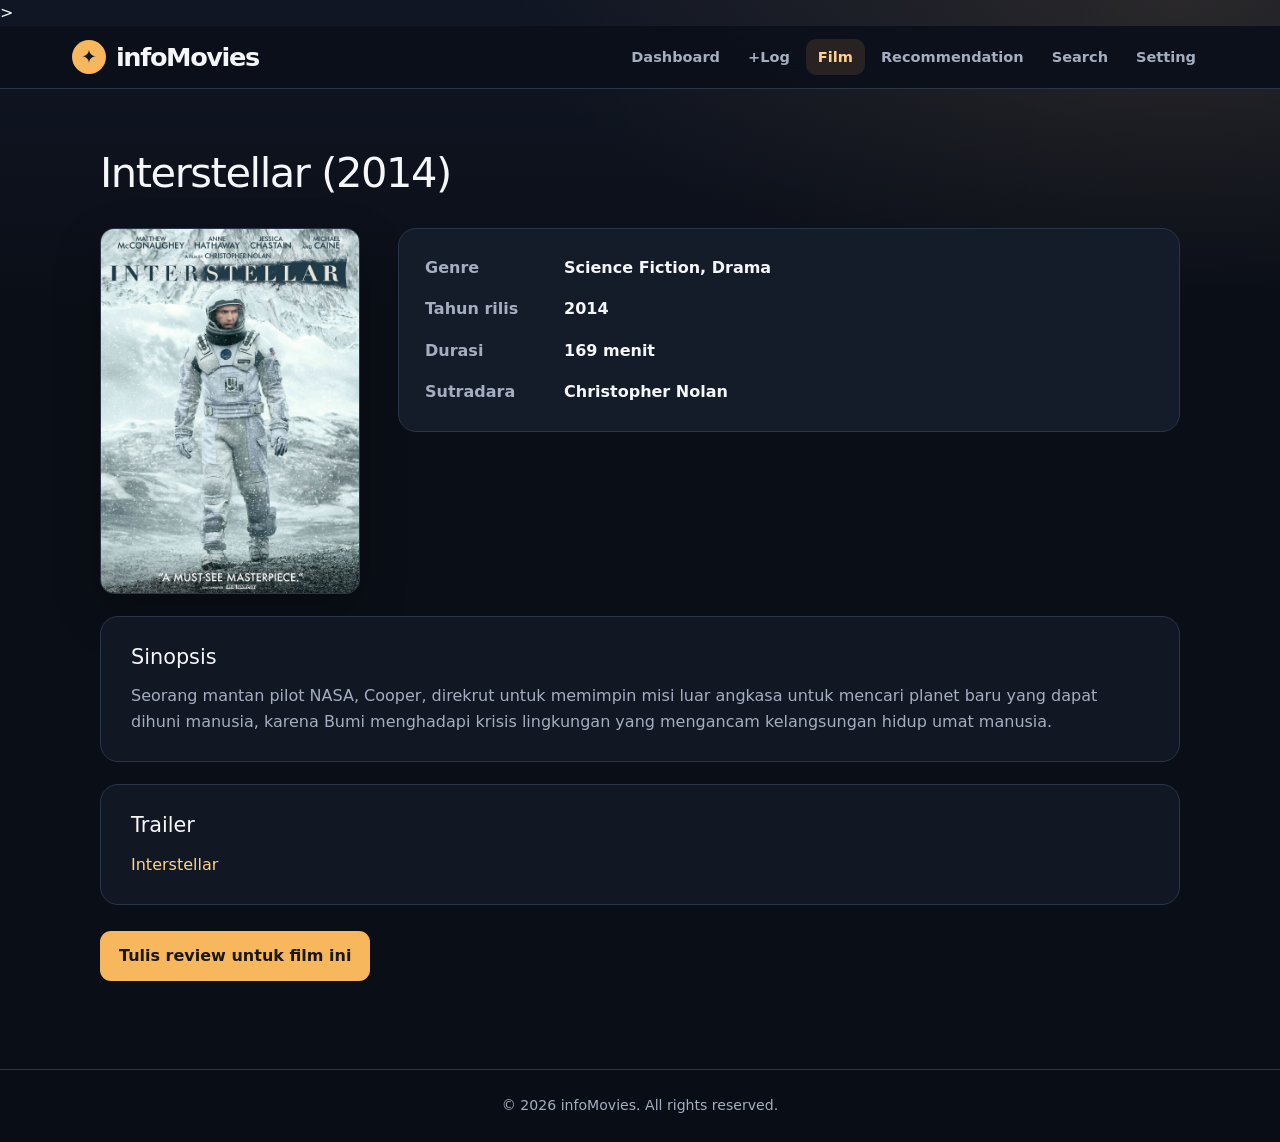
==== commit 156127a6: "menambah js di infoMovies" ====
--- a/film.html
+++ b/film.html
@@ -12,7 +12,7 @@
 <body>
     <header id="mainHeader" class="navbar-expand-lg navbar-dark">
         <div class="container-fluid">
-            <a id="appBranding" class="navbar-brand" href="https://github.com/zhrazh/infoMovies/main">
+            <a id="appBranding" class="navbar-brand" href="https://github.com/zhrazh/infoMovies/tree/main">
                 <span class="brand-mark" aria-hidden="true">✦</span>
                 <span>infoMovies</span>
             </a>
@@ -69,6 +69,7 @@
         <p>&copy; 2026 infoMovies. All rights reserved.</p>
     </footer>
     <script src="https://cdn.jsdelivr.net/npm/bootstrap@5.3.3/dist/js/bootstrap.bundle.min.js"></script>
+    <script src="infoMovies.js"></script>
 </body>
 
 </html>
--- a/infoMovies.css
+++ b/infoMovies.css
@@ -797,3 +797,189 @@
     main > form > fieldset:has(#movieTitle) > input[name="rate"] + label { grid-column: span 2; }
     main > form > fieldset:has(#movieTitle) > input[name="genre_input"] + label { font-size: .85rem; }
 }
+
+
+/* =============================================================
+   BOOTSTRAP 5 INTEGRATION
+   Bootstrap menyediakan grid, komponen, dan navbar responsif.
+   Aturan di bawah menjaga identitas visual asli infoMovies.
+   ============================================================= */
+:root {
+    --bs-body-color: var(--text);
+    --bs-body-bg: var(--bg);
+    --bs-border-color: var(--border);
+    --bs-warning: var(--accent);
+    --bs-warning-rgb: 246, 183, 93;
+}
+
+#mainHeader {
+    display: block;
+    padding: 13px max(26px, calc((100vw - 1160px) / 2));
+}
+#mainHeader > .container-fluid {
+    display: flex;
+    align-items: center;
+    gap: 18px;
+}
+#mainHeader #appBranding {
+    display: inline-flex;
+    align-items: center;
+    gap: 10px;
+    margin: 0 18px 0 0;
+    color: var(--text);
+    font-size: 1.6rem;
+    font-weight: 800;
+    line-height: 1.2;
+    letter-spacing: -.055em;
+    white-space: nowrap;
+}
+#mainHeader #appBranding:hover { color: var(--accent-light); }
+.brand-mark {
+    display: inline-grid;
+    place-items: center;
+    width: 34px;
+    height: 34px;
+    flex: 0 0 34px;
+    border-radius: 50%;
+    background: var(--accent);
+    color: #111722;
+    font-size: 1.15rem;
+    letter-spacing: 0;
+}
+#mainHeader .navbar-collapse { min-width: 0; }
+#mainHeader .navbar-nav {
+    display: flex;
+    align-items: center;
+    flex-wrap: wrap;
+    gap: 4px;
+}
+#mainHeader .navbar-nav .nav-link {
+    display: inline-flex;
+    align-items: center;
+    justify-content: center;
+    padding: 9px 12px;
+    border-radius: 10px;
+    color: var(--muted);
+    font-size: .91rem;
+    font-weight: 650;
+    line-height: 1.2;
+    white-space: nowrap;
+    transition: background .2s ease, color .2s ease;
+}
+#mainHeader .navbar-nav .nav-link:hover,
+#mainHeader .navbar-nav .nav-link.active,
+#mainHeader .navbar-nav .nav-link[aria-current="page"] {
+    background: rgba(246, 183, 93, .12);
+    color: var(--accent-light);
+}
+#mainHeader .navbar-toggler {
+    padding: .45rem .65rem;
+    border-color: var(--border);
+    border-radius: 10px;
+}
+#mainHeader .navbar-toggler:focus { box-shadow: 0 0 0 .18rem rgba(246, 183, 93, .24); }
+
+/* Bootstrap card + grid pada dashboard */
+#dashboard { display: block; }
+#dashboard > h2 { margin-bottom: 18px; }
+#dashboard > p { margin: 0 0 26px; }
+#dashboard .dashboard-grid { margin-top: 0; }
+#dashboard .movie-card {
+    min-width: 0;
+    overflow: hidden;
+    border: 1px solid var(--border);
+    border-radius: var(--radius);
+    background: var(--surface);
+    box-shadow: var(--shadow);
+    transition: transform .2s ease, border-color .2s ease, background .2s ease;
+}
+#dashboard .movie-card:hover {
+    transform: translateY(-4px);
+    border-color: rgba(246, 183, 93, .58);
+    background: var(--surface-hover);
+}
+#dashboard .movie-card-link {
+    display: flex;
+    align-items: stretch;
+    gap: 20px;
+    height: 100%;
+    padding: 14px;
+    color: var(--text);
+    text-decoration: none;
+}
+#dashboard .movie-card-link:hover { color: var(--text); }
+#dashboard .movie-card-copy {
+    display: flex;
+    min-width: 0;
+    flex-direction: column;
+    justify-content: center;
+    align-items: flex-start;
+    padding: 8px 0;
+}
+#dashboard .movie-kicker {
+    margin-bottom: 9px;
+    color: var(--accent);
+    font-size: .68rem;
+    font-weight: 850;
+    letter-spacing: .13em;
+}
+#dashboard .movie-card-copy h3 { margin-bottom: 10px; }
+#dashboard .movie-card-copy h3::after { content: none; }
+#dashboard .movie-meta { margin: 0 0 12px; color: var(--muted); font-size: .9rem; }
+#dashboard .movie-rating { color: var(--accent-light); font-size: .94rem; font-weight: 750; }
+#dashboard .movie-rating span { color: var(--accent); }
+
+/* Menjaga tombol Bootstrap tetap selaras dengan aksen emas infoMovies. */
+.btn-warning {
+    --bs-btn-color: #201809;
+    --bs-btn-bg: var(--accent);
+    --bs-btn-border-color: var(--accent);
+    --bs-btn-hover-color: #201809;
+    --bs-btn-hover-bg: var(--accent-light);
+    --bs-btn-hover-border-color: var(--accent-light);
+    --bs-btn-active-color: #201809;
+    --bs-btn-active-bg: var(--accent-light);
+    --bs-btn-active-border-color: var(--accent-light);
+    font-weight: 800;
+}
+
+/* Form-control Bootstrap tetap memakai warna gelap proyek. */
+.form-control, .form-select {
+    color: var(--text);
+    background-color: #0c131e;
+    border-color: #344053;
+}
+.form-control:focus, .form-select:focus {
+    color: var(--text);
+    background-color: #0c131e;
+    border-color: var(--accent);
+    box-shadow: 0 0 0 .2rem rgba(246, 183, 93, .16);
+}
+.form-control::placeholder { color: #8794a8; }
+.form-check-input { background-color: #0c131e; border-color: #59677a; }
+.form-check-input:checked { background-color: var(--accent); border-color: var(--accent); }
+.form-check-input:focus { border-color: var(--accent); box-shadow: 0 0 0 .2rem rgba(246, 183, 93, .16); }
+
+@media (max-width: 991.98px) {
+    #mainHeader { padding: 13px 24px; }
+    #mainHeader > .container-fluid { flex-wrap: wrap; }
+    #mainHeader .navbar-collapse { flex-basis: 100%; padding-top: 12px; }
+    #mainHeader .navbar-nav { align-items: stretch; }
+    #mainHeader .navbar-nav .nav-link { justify-content: flex-start; }
+}
+@media (max-width: 650px) {
+    #mainHeader { position: sticky; top: 0; padding: 12px 16px; }
+    #mainHeader #appBranding { margin-right: 0; font-size: 1.45rem; }
+    #mainHeader .navbar-collapse { padding-top: 10px; }
+    #dashboard .movie-card-link { gap: 14px; padding: 11px; }
+    #dashboard article img { flex-basis: 38%; width: 38%; height: 190px; }
+    #dashboard .movie-kicker { font-size: .61rem; }
+    #dashboard .movie-card-copy h3 { font-size: 1.12rem; }
+    #dashboard .movie-meta { font-size: .82rem; }
+}
+@media (max-width: 390px) {
+    #mainHeader #appBranding { font-size: 1.3rem; }
+    .brand-mark { width: 30px; height: 30px; flex-basis: 30px; }
+    #dashboard .movie-card-link { gap: 11px; }
+    #dashboard article img { height: 165px; }
+}
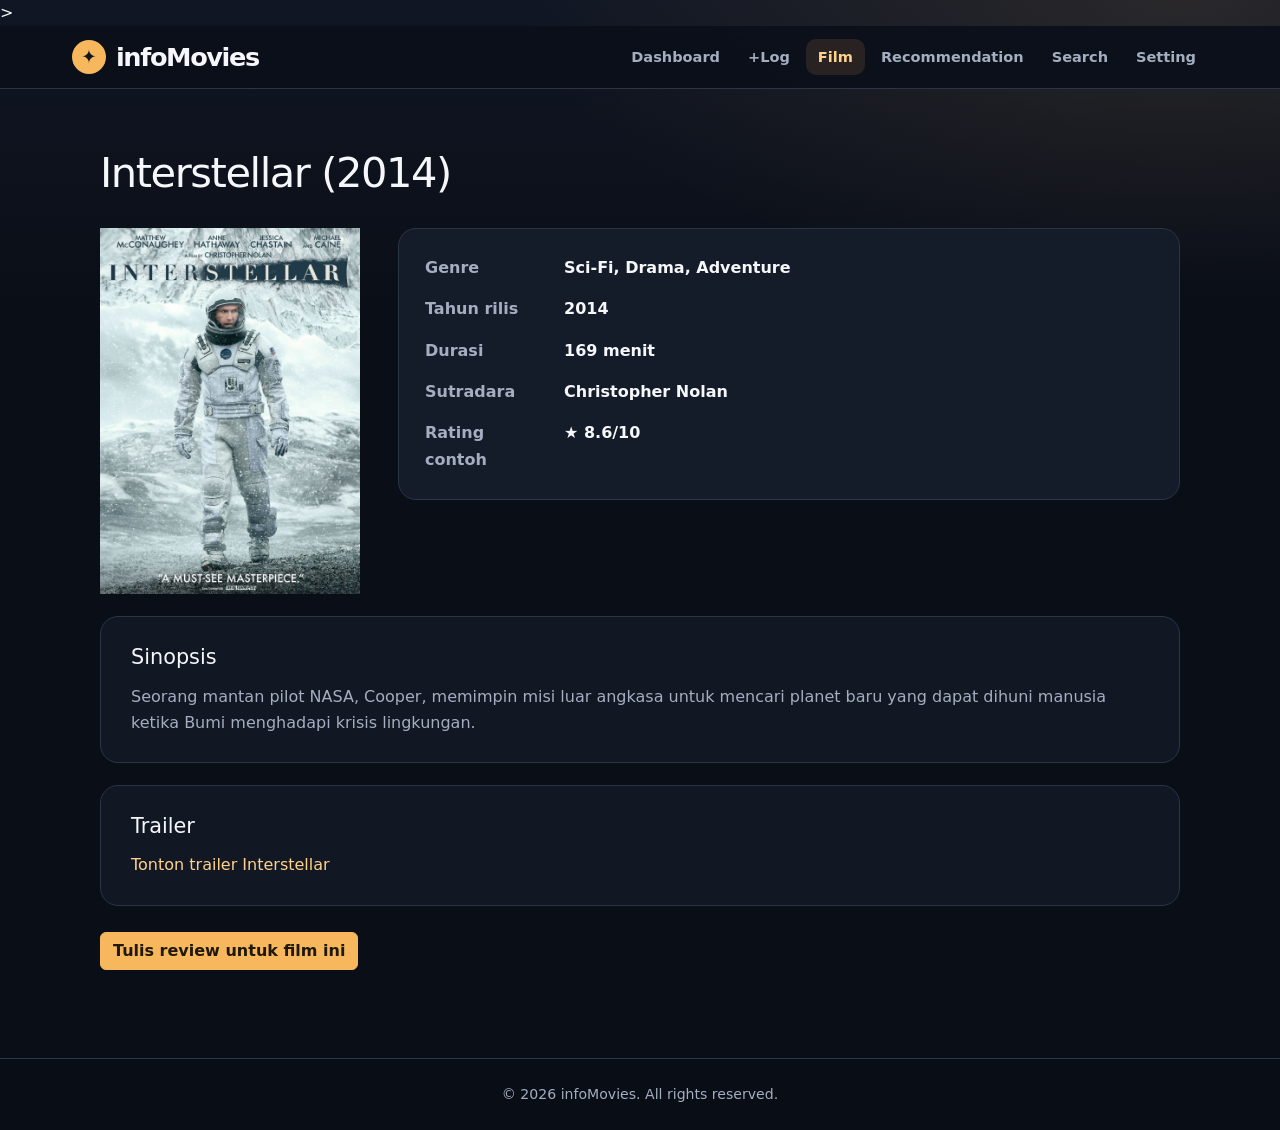
==== commit d97f85d3: "perlu diubah utk menyesuaikan dgn js" ====
--- a/film.html
+++ b/film.html
@@ -34,34 +34,31 @@
     </header>
 
     <main>
-        <article>
-            <h2>Interstellar (2014)</h2>
-            <img class="img-fluid" src="images/interstellar.jpg" alt="Interstellar Movie Poster" width="200">
-            <dl>
-                <dt>Genre</dt>
-                <dd>Science Fiction, Drama</dd>
-                <dt>Tahun rilis</dt>
-                <dd>2014</dd>
-                <dt>Durasi</dt>
-                <dd>169 menit</dd>
-                <dt>Sutradara</dt>
-                <dd>Christopher Nolan</dd>
+        <article id="filmDetail" class="movie-detail">
+            <h2 id="detailTitle">Interstellar (2014)</h2>
+            <div class="detail-poster-wrap">
+                <img id="detailPoster" class="img-fluid detail-poster" src="images/interstellar.jpg" alt="Interstellar Movie Poster">
+                <div id="detailPosterPlaceholder" class="movie-poster-placeholder detail-poster-placeholder d-none" aria-hidden="true">
+                    <span class="poster-icon">🎬</span>
+                    <strong id="detailPosterTitle">Movie</strong>
+                </div>
+            </div>
+            <dl id="detailFacts" class="detail-facts">
+                <dt>Genre</dt><dd>Science Fiction, Drama</dd>
+                <dt>Tahun rilis</dt><dd>2014</dd>
+                <dt>Durasi</dt><dd>169 menit</dd>
+                <dt>Sutradara</dt><dd>Christopher Nolan</dd>
+                <dt>Rating</dt><dd>★ 8.6/10</dd>
             </dl>
-
-            <section aria-labelledyby="sinopsis-heading">
-                <h3 id="sinopsis-heading">Sinopsis</h3>
-                <p>Seorang mantan pilot NASA, Cooper, direkrut untuk memimpin misi luar angkasa untuk mencari planet
-                    baru yang dapat dihuni manusia, karena Bumi menghadapi krisis lingkungan yang mengancam kelangsungan
-                    hidup umat manusia.</p>
+            <section class="detail-section">
+                <h3>Sinopsis</h3>
+                <p id="detailSynopsis">Seorang mantan pilot NASA, Cooper, direkrut untuk memimpin misi luar angkasa mencari planet baru yang dapat dihuni manusia.</p>
             </section>
-
-            <section aria-labelledyby="trailer-heading">
-                <h3 id="trailer-heading">Trailer</h3>
-                <p><a href="https://youtu.be/zSWdZVtXT7E?si=fY_g_SLVRTDjlBg-" target="_blank"
-                        rel="noopener noreferrer">Interstellar</a></p>
+            <section class="detail-section" id="detailTrailerSection">
+                <h3>Trailer</h3>
+                <p id="detailTrailer"><a href="https://youtu.be/zSWdZVtXT7E" target="_blank" rel="noopener noreferrer">Tonton trailer Interstellar</a></p>
             </section>
-
-            <p><a class="btn-warning" href="log.html">Tulis review untuk film ini</a></p>
+            <p><a id="detailLogLink" class="btn btn-warning" href="log.html?title=Interstellar">Tulis review untuk film ini</a></p>
         </article>
     </main>
 
@@ -69,6 +66,7 @@
         <p>&copy; 2026 infoMovies. All rights reserved.</p>
     </footer>
     <script src="https://cdn.jsdelivr.net/npm/bootstrap@5.3.3/dist/js/bootstrap.bundle.min.js"></script>
+    <script src="https://code.jquery.com/jquery-3.7.1.min.js"></script>
     <script src="infoMovies.js"></script>
 </body>
 
